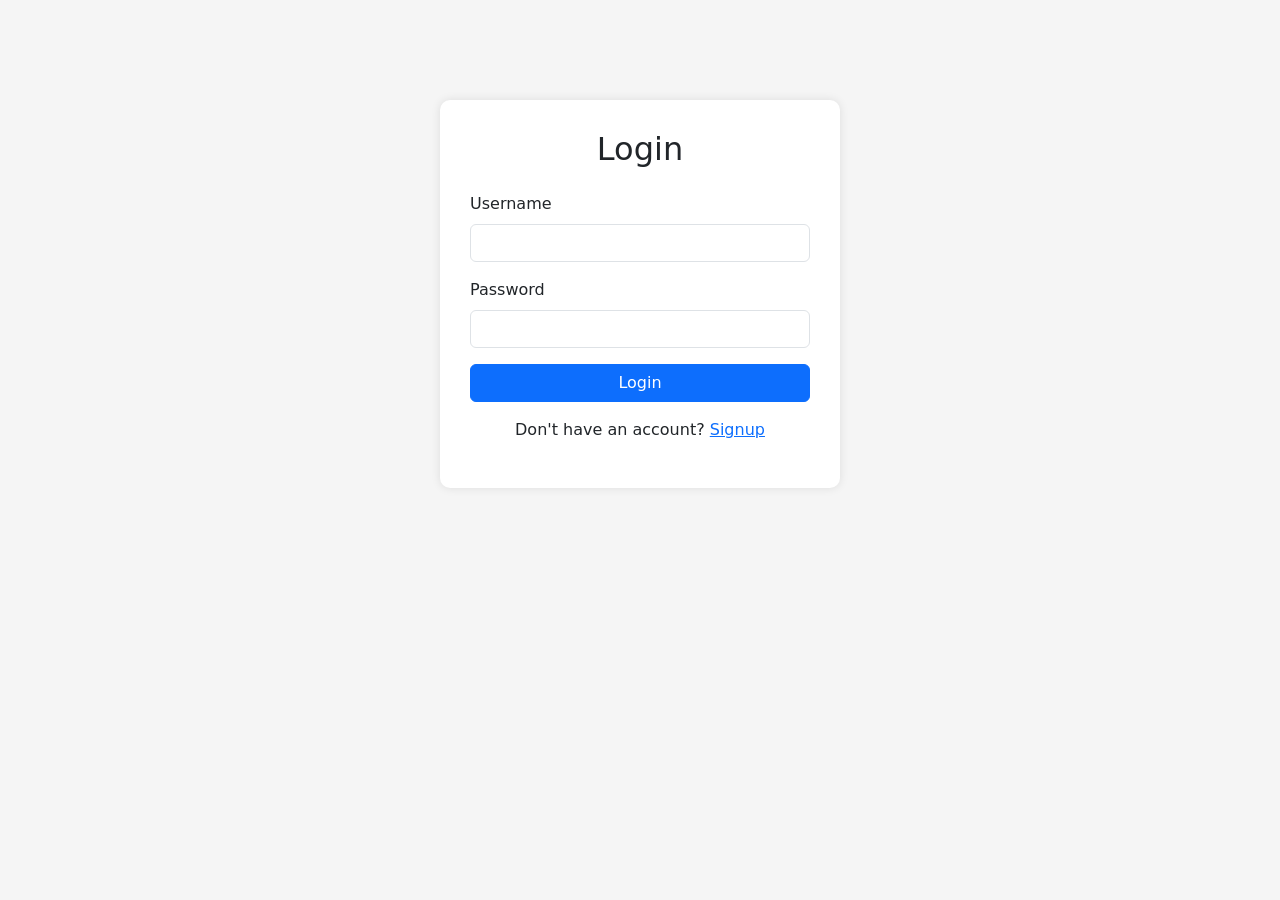
==== frontend/dashboard.html @ b204bddd "login/signup complete" ====
<!DOCTYPE html>
<html lang="en">

<head>

    <meta charset="UTF-8">

    <meta name="viewport" content="width=device-width, initial-scale=1">

    <title>Dashboard</title>

    <link href="https://cdn.jsdelivr.net/npm/bootstrap@5.3.8/dist/css/bootstrap.min.css" rel="stylesheet">

    <link rel="stylesheet" href="./styles/style.css">

</head>

<body>

    <div class="container">

        <div class="login-box text-center">

            <h2>
                Dashboard
            </h2>

            <hr>

            <h4>
                Welcome <span id="profileUsername"></span>
            </h4>

            <p>
                Email:
                <span id="profileEmail"></span>
            </p>

            <button id="logoutBtn" class="btn btn-danger">

                Logout

            </button>

        </div>

    </div>

    <script src="./scripts/script.js"></script>

</body>

</html>
---- frontend/styles/style.css ----
body {
    background-color: #f5f5f5;
}

.login-box {
    max-width: 400px;
    margin: 100px auto;
    padding: 30px;

    background-color: white;

    border-radius: 10px;

    box-shadow: 0 0 10px rgba(0, 0, 0, 0.1);
}
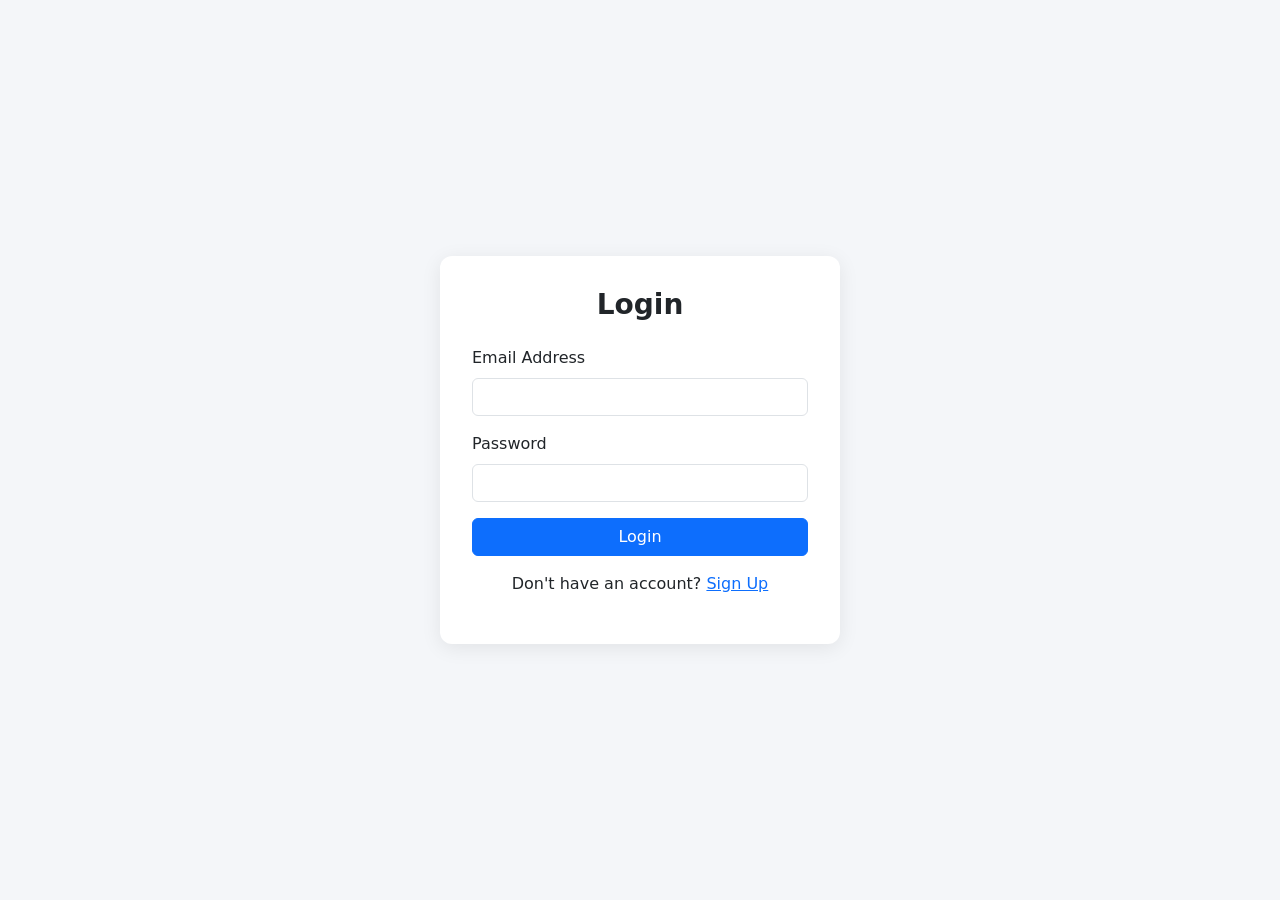
==== commit ca86f949: "quiz app added" ====
--- a/frontend/dashboard.html
+++ b/frontend/dashboard.html
@@ -1,53 +1,83 @@
 <!DOCTYPE html>
 <html lang="en">
+<head>
+<meta charset="UTF-8">
+<title>Dashboard</title>
+<link href="https://cdn.jsdelivr.net/npm/bootstrap@5.3.0/dist/css/bootstrap.min.css" rel="stylesheet">
+<link href="css/app.css" rel="stylesheet">
+</head>
+<body class="app-body">
 
-<head>
+<nav class="navbar navbar-light bg-white shadow-sm mb-4">
+    <div class="container">
+        <span class="navbar-brand">E-Assessment Platform</span>
+        <button class="btn btn-outline-danger btn-sm" onclick="logout()">Logout</button>
+    </div>
+</nav>
 
-    <meta charset="UTF-8">
+<div class="container">
 
-    <meta name="viewport" content="width=device-width, initial-scale=1">
-
-    <title>Dashboard</title>
-
-    <link href="https://cdn.jsdelivr.net/npm/bootstrap@5.3.8/dist/css/bootstrap.min.css" rel="stylesheet">
-
-    <link rel="stylesheet" href="./styles/style.css">
-
-</head>
-
-<body>
-
-    <div class="container">
-
-        <div class="login-box text-center">
-
-            <h2>
-                Dashboard
-            </h2>
-
-            <hr>
-
-            <h4>
-                Welcome <span id="profileUsername"></span>
-            </h4>
-
-            <p>
-                Email:
-                <span id="profileEmail"></span>
-            </p>
-
-            <button id="logoutBtn" class="btn btn-danger">
-
-                Logout
-
-            </button>
-
+    <div class="card mb-4">
+        <div class="card-body">
+            <h4 class="card-title mb-3">My Details</h4>
+            <p class="mb-1"><strong>Name:</strong> <span id="uName">-</span></p>
+            <p class="mb-1"><strong>Roll No:</strong> <span id="uRoll">-</span></p>
+            <p class="mb-0"><strong>Email:</strong> <span id="uEmail">-</span></p>
         </div>
-
     </div>
 
-    <script src="./scripts/script.js"></script>
+    <div class="card mb-5">
+        <div class="card-body text-center" id="testStatusBox">
+            <p class="text-muted">Checking test status...</p>
+        </div>
+    </div>
+
+</div>
+
+<script src="js/auth.js"></script>
+<script src="js/quiz.js"></script>
+<script>
+requireAuth();
+
+(async function () {
+    const profileResult = await fetchProfile();
+    if (!profileResult.ok) { logout(); return; }
+
+    document.getElementById("uName").innerText = profileResult.data.full_name;
+    document.getElementById("uRoll").innerText = profileResult.data.roll_no || "-";
+    document.getElementById("uEmail").innerText = profileResult.data.email;
+
+    const statusResult = await fetchQuizStatus();
+    const box = document.getElementById("testStatusBox");
+
+    if (!statusResult.ok) {
+        box.innerHTML = '<p class="text-danger">Could not check test status.</p>';
+        return;
+    }
+
+    const s = statusResult.data;
+
+    if (s.attempted) {
+        box.innerHTML = `
+            <h5 class="mb-2">You have already attempted this test.</h5>
+            <p class="mb-0">Questions Attempted: ${s.attempted_count} / ${s.total_questions}</p>
+            <p class="mb-0">Marks Obtained: <strong>${s.score}</strong></p>
+            <p class="text-muted mt-3 mb-0">Only one attempt is allowed per candidate.</p>
+        `;
+    } else if (s.in_progress) {
+        box.innerHTML = `
+            <h5 class="mb-3">You have a test in progress.</h5>
+            <a href="instructions.html" class="btn btn-warning btn-lg">Resume Test</a>
+        `;
+    } else {
+        box.innerHTML = `
+            <h5 class="mb-3">Ready to begin?</h5>
+            <a href="instructions.html" class="btn btn-primary btn-lg">Start Test</a>
+            <p class="text-muted mt-3 mb-0">Note: you get only ONE attempt at this test.</p>
+        `;
+    }
+})();
+</script>
 
 </body>
-
-</html>+</html>
--- a/frontend/css/app.css
+++ b/frontend/css/app.css
@@ -0,0 +1,56 @@
+body.app-body {
+    background: #f4f6f9;
+    min-height: 100vh;
+}
+
+.navbar-brand {
+    font-weight: 600;
+}
+
+.timer-box {
+    font-size: 1.25rem;
+    font-weight: 700;
+    padding: 0.4rem 1rem;
+    border-radius: 8px;
+    background: #fff3cd;
+    color: #664d03;
+}
+
+/* Turns red once remaining time drops below 5 minutes */
+.timer-box.danger {
+    background: #f8d7da;
+    color: #842029;
+}
+
+/* 4-per-row grid of question buttons inside the collapsible side panel */
+.question-grid {
+    display: grid;
+    grid-template-columns: repeat(4, 1fr);
+    gap: 0.6rem;
+}
+
+.q-nav-btn {
+    width: 100%;
+    aspect-ratio: 1 / 1;
+    display: flex;
+    align-items: center;
+    justify-content: center;
+    font-size: 0.9rem;
+    padding: 0;
+}
+
+.q-nav-btn.answered {
+    background-color: #198754 !important;
+    color: #fff !important;
+    border-color: #198754 !important;
+}
+
+.q-nav-btn.current {
+    outline: 3px solid #0d6efd;
+}
+
+#bookmarkBtn.active {
+    background-color: #ffc107;
+    color: #212529;
+    border-color: #ffc107;
+}
